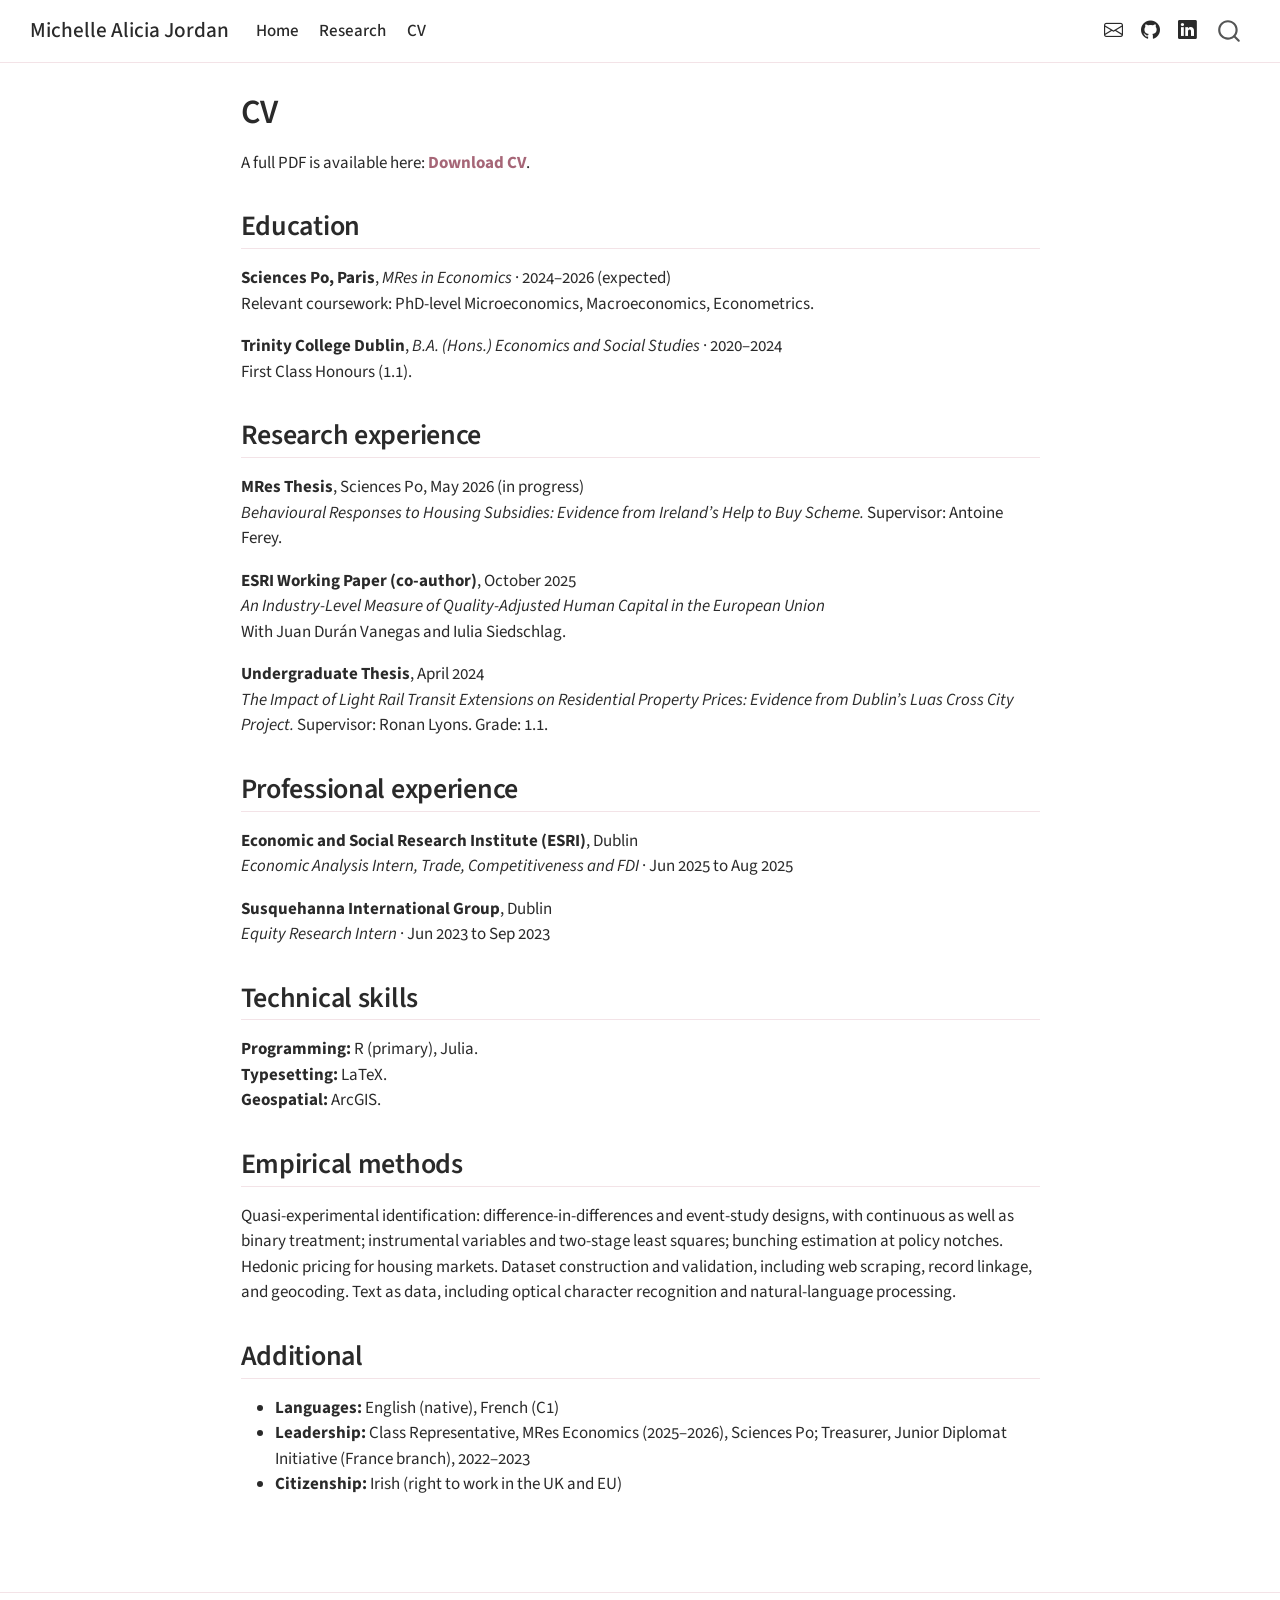
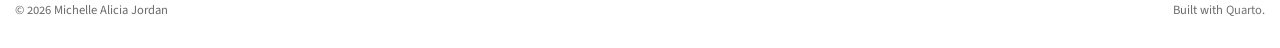
==== docs/cv.html @ da28a792 "Use Twemoji SVG (vector paths) for favicon" ====
<!DOCTYPE html>
<html xmlns="http://www.w3.org/1999/xhtml" lang="en" xml:lang="en"><head>

<meta charset="utf-8">
<meta name="generator" content="quarto-1.9.37">

<meta name="viewport" content="width=device-width, initial-scale=1.0, user-scalable=yes">


<title>CV – Michelle Alicia Jordan</title>
<style>
/* Default styles provided by pandoc.
** See https://pandoc.org/MANUAL.html#variables-for-html for config info.
*/
code{white-space: pre-wrap;}
span.smallcaps{font-variant: small-caps;}
div.columns{display: flex; gap: min(4vw, 1.5em);}
div.column{flex: auto; overflow-x: auto;}
div.hanging-indent{margin-left: 1.5em; text-indent: -1.5em;}
ul.task-list{list-style: none;}
ul.task-list li input[type="checkbox"] {
  width: 0.8em;
  margin: 0 0.8em 0.2em -1em; /* quarto-specific, see https://github.com/quarto-dev/quarto-cli/issues/4556 */ 
  vertical-align: middle;
}
</style>


<script src="site_libs/quarto-nav/quarto-nav.js"></script>
<script src="site_libs/quarto-nav/headroom.min.js"></script>
<script src="site_libs/clipboard/clipboard.min.js"></script>
<script src="site_libs/quarto-search/autocomplete.umd.js"></script>
<script src="site_libs/quarto-search/fuse.min.js"></script>
<script src="site_libs/quarto-search/quarto-search.js"></script>
<meta name="quarto:offset" content="./">
<link href="./favicon.svg" rel="icon" type="image/svg+xml">
<script src="site_libs/quarto-html/quarto.js" type="module"></script>
<script src="site_libs/quarto-html/tabsets/tabsets.js" type="module"></script>
<script src="site_libs/quarto-html/popper.min.js"></script>
<script src="site_libs/quarto-html/tippy.umd.min.js"></script>
<link href="site_libs/quarto-html/tippy.css" rel="stylesheet">
<link href="site_libs/quarto-html/quarto-syntax-highlighting-7f8f88aac4f3542376d5c11b86a4c14d.css" rel="stylesheet" id="quarto-text-highlighting-styles">
<script src="site_libs/bootstrap/bootstrap.min.js"></script>
<link href="site_libs/bootstrap/bootstrap-icons.css" rel="stylesheet">
<link href="site_libs/bootstrap/bootstrap-158031087360bce0ff56dc785ce39e06.min.css" rel="stylesheet" append-hash="true" id="quarto-bootstrap" data-mode="light">
<script id="quarto-search-options" type="application/json">{
  "location": "navbar",
  "copy-button": false,
  "collapse-after": 3,
  "panel-placement": "end",
  "type": "overlay",
  "limit": 50,
  "keyboard-shortcut": [
    "f",
    "/",
    "s"
  ],
  "show-item-context": false,
  "language": {
    "search-no-results-text": "No results",
    "search-matching-documents-text": "matching documents",
    "search-copy-link-title": "Copy link to search",
    "search-hide-matches-text": "Hide additional matches",
    "search-more-match-text": "more match in this document",
    "search-more-matches-text": "more matches in this document",
    "search-clear-button-title": "Clear",
    "search-text-placeholder": "",
    "search-detached-cancel-button-title": "Cancel",
    "search-submit-button-title": "Submit",
    "search-label": "Search"
  }
}</script>


<link rel="stylesheet" href="styles.css">
</head>

<body class="nav-fixed fullcontent quarto-light">

<div id="quarto-search-results"></div>
  <header id="quarto-header" class="headroom fixed-top">
    <nav class="navbar navbar-expand-lg " data-bs-theme="dark">
      <div class="navbar-container container-fluid">
      <div class="navbar-brand-container mx-auto">
    <a class="navbar-brand" href="./index.html">
    <span class="navbar-title">Michelle Alicia Jordan</span>
    </a>
  </div>
            <div id="quarto-search" class="" title="Search"></div>
          <button class="navbar-toggler" type="button" data-bs-toggle="collapse" data-bs-target="#navbarCollapse" aria-controls="navbarCollapse" role="menu" aria-expanded="false" aria-label="Toggle navigation" onclick="if (window.quartoToggleHeadroom) { window.quartoToggleHeadroom(); }">
  <span class="navbar-toggler-icon"></span>
</button>
          <div class="collapse navbar-collapse" id="navbarCollapse">
            <ul class="navbar-nav navbar-nav-scroll me-auto">
  <li class="nav-item">
    <a class="nav-link" href="./index.html"> 
<span class="menu-text">Home</span></a>
  </li>  
  <li class="nav-item">
    <a class="nav-link" href="./research.html"> 
<span class="menu-text">Research</span></a>
  </li>  
  <li class="nav-item">
    <a class="nav-link active" href="./cv.html" aria-current="page"> 
<span class="menu-text">CV</span></a>
  </li>  
</ul>
            <ul class="navbar-nav navbar-nav-scroll ms-auto">
  <li class="nav-item compact">
    <a class="nav-link" href="mailto:michellejord01@gmail.com"> <i class="bi bi-envelope" role="img" aria-label="Email">
</i> 
<span class="menu-text"></span></a>
  </li>  
  <li class="nav-item compact">
    <a class="nav-link" href="https://github.com/michellejord"> <i class="bi bi-github" role="img" aria-label="GitHub">
</i> 
<span class="menu-text"></span></a>
  </li>  
  <li class="nav-item compact">
    <a class="nav-link" href="https://www.linkedin.com/in/michellealiciajordan"> <i class="bi bi-linkedin" role="img" aria-label="LinkedIn">
</i> 
<span class="menu-text"></span></a>
  </li>  
</ul>
          </div> <!-- /navcollapse -->
            <div class="quarto-navbar-tools">
</div>
      </div> <!-- /container-fluid -->
    </nav>
</header>
<!-- content -->
<div id="quarto-content" class="quarto-container page-columns page-rows-contents page-layout-article page-navbar">
<!-- sidebar -->
<!-- margin-sidebar -->
    
<!-- main -->
<main class="content" id="quarto-document-content">

<header id="title-block-header" class="quarto-title-block default">
<div class="quarto-title">
<h1 class="title">CV</h1>
</div>



<div class="quarto-title-meta">

    
  
    
  </div>
  


</header>


<p>A full PDF is available here: <a href="files/Jordan_CV.pdf"><strong>Download CV</strong></a>.</p>
<section id="education" class="level2">
<h2 data-anchor-id="education">Education</h2>
<p><strong>Sciences Po, Paris</strong>, <em>MRes in Economics</em> · 2024–2026 (expected)<br>
Relevant coursework: PhD-level Microeconomics, Macroeconomics, Econometrics.</p>
<p><strong>Trinity College Dublin</strong>, <em>B.A. (Hons.) Economics and Social Studies</em> · 2020–2024<br>
First Class Honours (1.1).</p>
</section>
<section id="research-experience" class="level2">
<h2 data-anchor-id="research-experience">Research experience</h2>
<p><strong>MRes Thesis</strong>, Sciences Po, May 2026 (in progress)<br>
<em>Behavioural Responses to Housing Subsidies: Evidence from Ireland’s Help to Buy Scheme.</em> Supervisor: Antoine Ferey.</p>
<p><strong>ESRI Working Paper (co-author)</strong>, October 2025<br>
<em>An Industry-Level Measure of Quality-Adjusted Human Capital in the European Union</em><br>
With Juan Durán Vanegas and Iulia Siedschlag.</p>
<p><strong>Undergraduate Thesis</strong>, April 2024<br>
<em>The Impact of Light Rail Transit Extensions on Residential Property Prices: Evidence from Dublin’s Luas Cross City Project.</em> Supervisor: Ronan Lyons. Grade: 1.1.</p>
</section>
<section id="professional-experience" class="level2">
<h2 data-anchor-id="professional-experience">Professional experience</h2>
<p><strong>Economic and Social Research Institute (ESRI)</strong>, Dublin<br>
<em>Economic Analysis Intern, Trade, Competitiveness and FDI</em> · Jun 2025 to Aug 2025</p>
<p><strong>Susquehanna International Group</strong>, Dublin<br>
<em>Equity Research Intern</em> · Jun 2023 to Sep 2023</p>
</section>
<section id="technical-skills" class="level2">
<h2 data-anchor-id="technical-skills">Technical skills</h2>
<p><strong>Programming:</strong> R (primary), Julia.<br>
<strong>Typesetting:</strong> LaTeX.<br>
<strong>Geospatial:</strong> ArcGIS.</p>
</section>
<section id="empirical-methods" class="level2">
<h2 data-anchor-id="empirical-methods">Empirical methods</h2>
<p>Quasi-experimental identification: difference-in-differences and event-study designs, with continuous as well as binary treatment; instrumental variables and two-stage least squares; bunching estimation at policy notches. Hedonic pricing for housing markets. Dataset construction and validation, including web scraping, record linkage, and geocoding. Text as data, including optical character recognition and natural-language processing.</p>
</section>
<section id="additional" class="level2">
<h2 data-anchor-id="additional">Additional</h2>
<ul>
<li><strong>Languages:</strong> English (native), French (C1)</li>
<li><strong>Leadership:</strong> Class Representative, MRes Economics (2025–2026), Sciences Po; Treasurer, Junior Diplomat Initiative (France branch), 2022–2023</li>
<li><strong>Citizenship:</strong> Irish (right to work in the UK and EU)</li>
</ul>


</section>

</main> <!-- /main -->
<script id="quarto-html-after-body" type="application/javascript">
  window.document.addEventListener("DOMContentLoaded", function (event) {
    const isCodeAnnotation = (el) => {
      for (const clz of el.classList) {
        if (clz.startsWith('code-annotation-')) {                     
          return true;
        }
      }
      return false;
    }
    const onCopySuccess = function(e) {
      // button target
      const button = e.trigger;
      // don't keep focus
      button.blur();
      // flash "checked"
      button.classList.add('code-copy-button-checked');
      var currentTitle = button.getAttribute("title");
      button.setAttribute("title", "Copied!");
      let tooltip;
      if (window.bootstrap) {
        button.setAttribute("data-bs-toggle", "tooltip");
        button.setAttribute("data-bs-placement", "left");
        button.setAttribute("data-bs-title", "Copied!");
        tooltip = new bootstrap.Tooltip(button, 
          { trigger: "manual", 
            customClass: "code-copy-button-tooltip",
            offset: [0, -8]});
        tooltip.show();    
      }
      setTimeout(function() {
        if (tooltip) {
          tooltip.hide();
          button.removeAttribute("data-bs-title");
          button.removeAttribute("data-bs-toggle");
          button.removeAttribute("data-bs-placement");
        }
        button.setAttribute("title", currentTitle);
        button.classList.remove('code-copy-button-checked');
      }, 1000);
      // clear code selection
      e.clearSelection();
    }
    const getTextToCopy = function(trigger) {
      const outerScaffold = trigger.parentElement.cloneNode(true);
      const codeEl = outerScaffold.querySelector('code');
      for (const childEl of codeEl.children) {
        if (isCodeAnnotation(childEl)) {
          childEl.remove();
        }
      }
      return codeEl.innerText;
    }
    const clipboard = new window.ClipboardJS('.code-copy-button:not([data-in-quarto-modal])', {
      text: getTextToCopy
    });
    clipboard.on('success', onCopySuccess);
    if (window.document.getElementById('quarto-embedded-source-code-modal')) {
      const clipboardModal = new window.ClipboardJS('.code-copy-button[data-in-quarto-modal]', {
        text: getTextToCopy,
        container: window.document.getElementById('quarto-embedded-source-code-modal')
      });
      clipboardModal.on('success', onCopySuccess);
    }
      var localhostRegex = new RegExp(/^(?:http|https):\/\/localhost\:?[0-9]*\//);
      var mailtoRegex = new RegExp(/^mailto:/);
        var filterRegex = new RegExp("https:\/\/michellejord\.github\.io");
      var isInternal = (href) => {
          return filterRegex.test(href) || localhostRegex.test(href) || mailtoRegex.test(href);
      }
      // Inspect non-navigation links and adorn them if external
     var links = window.document.querySelectorAll('a[href]:not(.nav-link):not(.navbar-brand):not(.toc-action):not(.sidebar-link):not(.sidebar-item-toggle):not(.pagination-link):not(.no-external):not([aria-hidden]):not(.dropdown-item):not(.quarto-navigation-tool):not(.about-link)');
      for (var i=0; i<links.length; i++) {
        const link = links[i];
        if (!isInternal(link.href)) {
          // undo the damage that might have been done by quarto-nav.js in the case of
          // links that we want to consider external
          if (link.dataset.originalHref !== undefined) {
            link.href = link.dataset.originalHref;
          }
            // target, if specified
            link.setAttribute("target", "_blank");
            if (link.getAttribute("rel") === null) {
              link.setAttribute("rel", "noopener");
            }
        }
      }
    function tippyHover(el, contentFn, onTriggerFn, onUntriggerFn) {
      const config = {
        allowHTML: true,
        maxWidth: 500,
        delay: 100,
        arrow: false,
        appendTo: function(el) {
            return el.parentElement;
        },
        interactive: true,
        interactiveBorder: 10,
        theme: 'quarto',
        placement: 'bottom-start',
      };
      if (contentFn) {
        config.content = contentFn;
      }
      if (onTriggerFn) {
        config.onTrigger = onTriggerFn;
      }
      if (onUntriggerFn) {
        config.onUntrigger = onUntriggerFn;
      }
      window.tippy(el, config); 
    }
    const noterefs = window.document.querySelectorAll('a[role="doc-noteref"]');
    for (var i=0; i<noterefs.length; i++) {
      const ref = noterefs[i];
      tippyHover(ref, function() {
        // use id or data attribute instead here
        let href = ref.getAttribute('data-footnote-href') || ref.getAttribute('href');
        try { href = new URL(href).hash; } catch {}
        const id = href.replace(/^#\/?/, "");
        const note = window.document.getElementById(id);
        if (note) {
          return note.innerHTML;
        } else {
          return "";
        }
      });
    }
    const xrefs = window.document.querySelectorAll('a.quarto-xref');
    const processXRef = (id, note) => {
      // Strip column container classes
      const stripColumnClz = (el) => {
        el.classList.remove("page-full", "page-columns");
        if (el.children) {
          for (const child of el.children) {
            stripColumnClz(child);
          }
        }
      }
      stripColumnClz(note)
      if (id === null || id.startsWith('sec-')) {
        // Special case sections, only their first couple elements
        const container = document.createElement("div");
        if (note.children && note.children.length > 2) {
          container.appendChild(note.children[0].cloneNode(true));
          for (let i = 1; i < note.children.length; i++) {
            const child = note.children[i];
            if (child.tagName === "P" && child.innerText === "") {
              continue;
            } else {
              container.appendChild(child.cloneNode(true));
              break;
            }
          }
          if (window.Quarto?.typesetMath) {
            window.Quarto.typesetMath(container);
          }
          return container.innerHTML
        } else {
          if (window.Quarto?.typesetMath) {
            window.Quarto.typesetMath(note);
          }
          return note.innerHTML;
        }
      } else {
        // Remove any anchor links if they are present
        const anchorLink = note.querySelector('a.anchorjs-link');
        if (anchorLink) {
          anchorLink.remove();
        }
        if (window.Quarto?.typesetMath) {
          window.Quarto.typesetMath(note);
        }
        if (note.classList.contains("callout")) {
          return note.outerHTML;
        } else {
          return note.innerHTML;
        }
      }
    }
    for (var i=0; i<xrefs.length; i++) {
      const xref = xrefs[i];
      tippyHover(xref, undefined, function(instance) {
        instance.disable();
        let url = xref.getAttribute('href');
        let hash = undefined; 
        if (url.startsWith('#')) {
          hash = url;
        } else {
          try { hash = new URL(url).hash; } catch {}
        }
        if (hash) {
          const id = hash.replace(/^#\/?/, "");
          const note = window.document.getElementById(id);
          if (note !== null) {
            try {
              const html = processXRef(id, note.cloneNode(true));
              instance.setContent(html);
            } finally {
              instance.enable();
              instance.show();
            }
          } else {
            // See if we can fetch this
            fetch(url.split('#')[0])
            .then(res => res.text())
            .then(html => {
              const parser = new DOMParser();
              const htmlDoc = parser.parseFromString(html, "text/html");
              const note = htmlDoc.getElementById(id);
              if (note !== null) {
                const html = processXRef(id, note);
                instance.setContent(html);
              } 
            }).finally(() => {
              instance.enable();
              instance.show();
            });
          }
        } else {
          // See if we can fetch a full url (with no hash to target)
          // This is a special case and we should probably do some content thinning / targeting
          fetch(url)
          .then(res => res.text())
          .then(html => {
            const parser = new DOMParser();
            const htmlDoc = parser.parseFromString(html, "text/html");
            const note = htmlDoc.querySelector('main.content');
            if (note !== null) {
              // This should only happen for chapter cross references
              // (since there is no id in the URL)
              // remove the first header
              if (note.children.length > 0 && note.children[0].tagName === "HEADER") {
                note.children[0].remove();
              }
              const html = processXRef(null, note);
              instance.setContent(html);
            } 
          }).finally(() => {
            instance.enable();
            instance.show();
          });
        }
      }, function(instance) {
      });
    }
        let selectedAnnoteEl;
        const selectorForAnnotation = ( cell, annotation) => {
          let cellAttr = 'data-code-cell="' + cell + '"';
          let lineAttr = 'data-code-annotation="' +  annotation + '"';
          const selector = 'span[' + cellAttr + '][' + lineAttr + ']';
          return selector;
        }
        const selectCodeLines = (annoteEl) => {
          const doc = window.document;
          const targetCell = annoteEl.getAttribute("data-target-cell");
          const targetAnnotation = annoteEl.getAttribute("data-target-annotation");
          const annoteSpan = window.document.querySelector(selectorForAnnotation(targetCell, targetAnnotation));
          const lines = annoteSpan.getAttribute("data-code-lines").split(",");
          const lineIds = lines.map((line) => {
            return targetCell + "-" + line;
          })
          let top = null;
          let height = null;
          let parent = null;
          if (lineIds.length > 0) {
              //compute the position of the single el (top and bottom and make a div)
              const el = window.document.getElementById(lineIds[0]);
              top = el.offsetTop;
              height = el.offsetHeight;
              parent = el.parentElement.parentElement;
            if (lineIds.length > 1) {
              const lastEl = window.document.getElementById(lineIds[lineIds.length - 1]);
              const bottom = lastEl.offsetTop + lastEl.offsetHeight;
              height = bottom - top;
            }
            if (top !== null && height !== null && parent !== null) {
              // cook up a div (if necessary) and position it 
              let div = window.document.getElementById("code-annotation-line-highlight");
              if (div === null) {
                div = window.document.createElement("div");
                div.setAttribute("id", "code-annotation-line-highlight");
                div.style.position = 'absolute';
                parent.appendChild(div);
              }
              div.style.top = top - 2 + "px";
              div.style.height = height + 4 + "px";
              div.style.left = 0;
              let gutterDiv = window.document.getElementById("code-annotation-line-highlight-gutter");
              if (gutterDiv === null) {
                gutterDiv = window.document.createElement("div");
                gutterDiv.setAttribute("id", "code-annotation-line-highlight-gutter");
                gutterDiv.style.position = 'absolute';
                const codeCell = window.document.getElementById(targetCell);
                const gutter = codeCell.querySelector('.code-annotation-gutter');
                gutter.appendChild(gutterDiv);
              }
              gutterDiv.style.top = top - 2 + "px";
              gutterDiv.style.height = height + 4 + "px";
            }
            selectedAnnoteEl = annoteEl;
          }
        };
        const unselectCodeLines = () => {
          const elementsIds = ["code-annotation-line-highlight", "code-annotation-line-highlight-gutter"];
          elementsIds.forEach((elId) => {
            const div = window.document.getElementById(elId);
            if (div) {
              div.remove();
            }
          });
          selectedAnnoteEl = undefined;
        };
          // Handle positioning of the toggle
      window.addEventListener(
        "resize",
        throttle(() => {
          elRect = undefined;
          if (selectedAnnoteEl) {
            selectCodeLines(selectedAnnoteEl);
          }
        }, 10)
      );
      function throttle(fn, ms) {
      let throttle = false;
      let timer;
        return (...args) => {
          if(!throttle) { // first call gets through
              fn.apply(this, args);
              throttle = true;
          } else { // all the others get throttled
              if(timer) clearTimeout(timer); // cancel #2
              timer = setTimeout(() => {
                fn.apply(this, args);
                timer = throttle = false;
              }, ms);
          }
        };
      }
        // Attach click handler to the DT
        const annoteDls = window.document.querySelectorAll('dt[data-target-cell]');
        for (const annoteDlNode of annoteDls) {
          annoteDlNode.addEventListener('click', (event) => {
            const clickedEl = event.target;
            if (clickedEl !== selectedAnnoteEl) {
              unselectCodeLines();
              const activeEl = window.document.querySelector('dt[data-target-cell].code-annotation-active');
              if (activeEl) {
                activeEl.classList.remove('code-annotation-active');
              }
              selectCodeLines(clickedEl);
              clickedEl.classList.add('code-annotation-active');
            } else {
              // Unselect the line
              unselectCodeLines();
              clickedEl.classList.remove('code-annotation-active');
            }
          });
        }
    const findCites = (el) => {
      const parentEl = el.parentElement;
      if (parentEl) {
        const cites = parentEl.dataset.cites;
        if (cites) {
          return {
            el,
            cites: cites.split(' ')
          };
        } else {
          return findCites(el.parentElement)
        }
      } else {
        return undefined;
      }
    };
    var bibliorefs = window.document.querySelectorAll('a[role="doc-biblioref"]');
    for (var i=0; i<bibliorefs.length; i++) {
      const ref = bibliorefs[i];
      const citeInfo = findCites(ref);
      if (citeInfo) {
        tippyHover(citeInfo.el, function() {
          var popup = window.document.createElement('div');
          citeInfo.cites.forEach(function(cite) {
            var citeDiv = window.document.createElement('div');
            citeDiv.classList.add('hanging-indent');
            citeDiv.classList.add('csl-entry');
            var biblioDiv = window.document.getElementById('ref-' + cite);
            if (biblioDiv) {
              citeDiv.innerHTML = biblioDiv.innerHTML;
            }
            popup.appendChild(citeDiv);
          });
          return popup.innerHTML;
        });
      }
    }
  });
  </script>
</div> <!-- /content -->
<footer class="footer">
  <div class="nav-footer">
    <div class="nav-footer-left">
<p>© 2026 Michelle Alicia Jordan</p>
</div>   
    <div class="nav-footer-center">
      &nbsp;
    </div>
    <div class="nav-footer-right">
<p>Built with <a href="https://quarto.org">Quarto</a>.</p>
</div>
  </div>
</footer>




</body></html>
---- docs/site_libs/quarto-html/tippy.css ----
.tippy-box[data-animation=fade][data-state=hidden]{opacity:0}[data-tippy-root]{max-width:calc(100vw - 10px)}.tippy-box{position:relative;background-color:#333;color:#fff;border-radius:4px;font-size:14px;line-height:1.4;white-space:normal;outline:0;transition-property:transform,visibility,opacity}.tippy-box[data-placement^=top]>.tippy-arrow{bottom:0}.tippy-box[data-placement^=top]>.tippy-arrow:before{bottom:-7px;left:0;border-width:8px 8px 0;border-top-color:initial;transform-origin:center top}.tippy-box[data-placement^=bottom]>.tippy-arrow{top:0}.tippy-box[data-placement^=bottom]>.tippy-arrow:before{top:-7px;left:0;border-width:0 8px 8px;border-bottom-color:initial;transform-origin:center bottom}.tippy-box[data-placement^=left]>.tippy-arrow{right:0}.tippy-box[data-placement^=left]>.tippy-arrow:before{border-width:8px 0 8px 8px;border-left-color:initial;right:-7px;transform-origin:center left}.tippy-box[data-placement^=right]>.tippy-arrow{left:0}.tippy-box[data-placement^=right]>.tippy-arrow:before{left:-7px;border-width:8px 8px 8px 0;border-right-color:initial;transform-origin:center right}.tippy-box[data-inertia][data-state=visible]{transition-timing-function:cubic-bezier(.54,1.5,.38,1.11)}.tippy-arrow{width:16px;height:16px;color:#333}.tippy-arrow:before{content:"";position:absolute;border-color:transparent;border-style:solid}.tippy-content{position:relative;padding:5px 9px;z-index:1}
---- docs/site_libs/quarto-html/quarto-syntax-highlighting-7f8f88aac4f3542376d5c11b86a4c14d.css ----
/* quarto syntax highlight colors */
:root {
  --quarto-hl-ot-color: #003B4F;
  --quarto-hl-at-color: #657422;
  --quarto-hl-ss-color: #20794D;
  --quarto-hl-an-color: #5E5E5E;
  --quarto-hl-fu-color: #4758AB;
  --quarto-hl-st-color: #20794D;
  --quarto-hl-cf-color: #003B4F;
  --quarto-hl-op-color: #5E5E5E;
  --quarto-hl-er-color: #AD0000;
  --quarto-hl-bn-color: #AD0000;
  --quarto-hl-al-color: #AD0000;
  --quarto-hl-va-color: #111111;
  --quarto-hl-bu-color: inherit;
  --quarto-hl-ex-color: inherit;
  --quarto-hl-pp-color: #AD0000;
  --quarto-hl-in-color: #5E5E5E;
  --quarto-hl-vs-color: #20794D;
  --quarto-hl-wa-color: #5E5E5E;
  --quarto-hl-do-color: #5E5E5E;
  --quarto-hl-im-color: #00769E;
  --quarto-hl-ch-color: #20794D;
  --quarto-hl-dt-color: #AD0000;
  --quarto-hl-fl-color: #AD0000;
  --quarto-hl-co-color: #5E5E5E;
  --quarto-hl-cv-color: #5E5E5E;
  --quarto-hl-cn-color: #8f5902;
  --quarto-hl-sc-color: #5E5E5E;
  --quarto-hl-dv-color: #AD0000;
  --quarto-hl-kw-color: #003B4F;
}

/* other quarto variables */
:root {
  --quarto-font-monospace: SFMono-Regular, Menlo, Monaco, Consolas, "Liberation Mono", "Courier New", monospace;
}

/* syntax highlight based on Pandoc's rules */
pre > code.sourceCode > span {
  color: #003B4F;
}

code.sourceCode > span {
  color: #003B4F;
}

div.sourceCode,
div.sourceCode pre.sourceCode {
  color: #003B4F;
}

/* Normal */
code span {
  color: #003B4F;
}

/* Alert */
code span.al {
  color: #AD0000;
  font-style: inherit;
}

/* Annotation */
code span.an {
  color: #5E5E5E;
  font-style: inherit;
}

/* Attribute */
code span.at {
  color: #657422;
  font-style: inherit;
}

/* BaseN */
code span.bn {
  color: #AD0000;
  font-style: inherit;
}

/* BuiltIn */
code span.bu {
  font-style: inherit;
}

/* ControlFlow */
code span.cf {
  color: #003B4F;
  font-weight: bold;
  font-style: inherit;
}

/* Char */
code span.ch {
  color: #20794D;
  font-style: inherit;
}

/* Constant */
code span.cn {
  color: #8f5902;
  font-style: inherit;
}

/* Comment */
code span.co {
  color: #5E5E5E;
  font-style: inherit;
}

/* CommentVar */
code span.cv {
  color: #5E5E5E;
  font-style: italic;
}

/* Documentation */
code span.do {
  color: #5E5E5E;
  font-style: italic;
}

/* DataType */
code span.dt {
  color: #AD0000;
  font-style: inherit;
}

/* DecVal */
code span.dv {
  color: #AD0000;
  font-style: inherit;
}

/* Error */
code span.er {
  color: #AD0000;
  font-style: inherit;
}

/* Extension */
code span.ex {
  font-style: inherit;
}

/* Float */
code span.fl {
  color: #AD0000;
  font-style: inherit;
}

/* Function */
code span.fu {
  color: #4758AB;
  font-style: inherit;
}

/* Import */
code span.im {
  color: #00769E;
  font-style: inherit;
}

/* Information */
code span.in {
  color: #5E5E5E;
  font-style: inherit;
}

/* Keyword */
code span.kw {
  color: #003B4F;
  font-weight: bold;
  font-style: inherit;
}

/* Operator */
code span.op {
  color: #5E5E5E;
  font-style: inherit;
}

/* Other */
code span.ot {
  color: #003B4F;
  font-style: inherit;
}

/* Preprocessor */
code span.pp {
  color: #AD0000;
  font-style: inherit;
}

/* SpecialChar */
code span.sc {
  color: #5E5E5E;
  font-style: inherit;
}

/* SpecialString */
code span.ss {
  color: #20794D;
  font-style: inherit;
}

/* String */
code span.st {
  color: #20794D;
  font-style: inherit;
}

/* Variable */
code span.va {
  color: #111111;
  font-style: inherit;
}

/* VerbatimString */
code span.vs {
  color: #20794D;
  font-style: inherit;
}

/* Warning */
code span.wa {
  color: #5E5E5E;
  font-style: italic;
}

.prevent-inlining {
  content: "</";
}

/*# sourceMappingURL=789ad8cd35626ba772517505b42a116e.css.map */
---- docs/styles.css ----
/* Muted pink accent palette */
:root {
  --mj-accent: #c78a96;
  --mj-accent-dark: #a66677;
  --mj-accent-soft: #f3e3e7;
  --mj-ink: #2a2a2a;
  --mj-muted: #6b6b6b;
}

body {
  color: var(--mj-ink);
  font-feature-settings: "kern", "liga", "onum";
}

/* Links */
a {
  color: var(--mj-accent-dark);
  text-decoration: none;
}
a:hover {
  color: var(--mj-accent);
  text-decoration: underline;
  text-decoration-thickness: 1px;
  text-underline-offset: 3px;
}

/* Navbar */
.navbar {
  background-color: #ffffff !important;
  border-bottom: 1px solid var(--mj-accent-soft);
}
.navbar .navbar-brand,
.navbar .nav-link {
  color: var(--mj-ink) !important;
  font-weight: 500;
}
.navbar .nav-link:hover {
  color: var(--mj-accent-dark) !important;
}

/* Headings — tighter letter-spacing for academic feel */
h1, h2, h3 {
  letter-spacing: -0.01em;
  color: var(--mj-ink);
}
h2 {
  border-bottom: 1px solid var(--mj-accent-soft);
  padding-bottom: 0.25rem;
  margin-top: 2rem;
}
h3 {
  margin-top: 1.5rem;
}

/* Content width */
main.content {
  max-width: 820px;
}

/* About-page "trestles" tweaks */
.about-entity .about-links .about-link {
  color: var(--mj-ink);
  border: 1px solid var(--mj-accent-soft);
  border-radius: 4px;
  padding: 0.35rem 0.75rem;
  transition: background-color 0.15s ease;
}
.about-entity .about-links .about-link:hover {
  background-color: var(--mj-accent-soft);
  text-decoration: none;
}

/* Footer */
.nav-footer {
  border-top: 1px solid var(--mj-accent-soft);
  color: var(--mj-muted);
  font-size: 0.9rem;
}

/* Paper entries on research page */
hr {
  border: none;
  border-top: 1px solid var(--mj-accent-soft);
  margin: 2rem 0;
}

/* Small pill buttons for paper links */
.btn-outline-secondary {
  color: var(--mj-accent-dark);
  border-color: var(--mj-accent);
}
.btn-outline-secondary:hover {
  background-color: var(--mj-accent-soft);
  color: var(--mj-accent-dark);
  border-color: var(--mj-accent-dark);
}

/* ---- Home page: pink block behind the photo column only ---- */
/* Pseudo-element lives on .quarto-about-trestles:
     - right: 65%  → right edge lands at 35% of the trestles container,
                     which is exactly .about-entity's right edge (its flex-basis)
     - left: calc(50% - 50vw)  → left edge at the viewport's left edge
     - top/bottom: 0  → matches trestles height exactly (no extra scroll)  */
body:has(.quarto-about-trestles) {
  overflow-x: hidden;      /* clip the pink's overflow past the viewport edge */
}
.quarto-about-trestles {
  position: relative;
  isolation: isolate;      /* keeps z-index: -1 inside this stacking context */
  gap: 0;
  padding: 0;
}
.quarto-about-trestles::before {
  content: "";
  position: absolute;
  top: 0;
  bottom: 0;
  left: calc(50% - 50vw);
  right: 65%;
  background-color: var(--mj-accent-soft);
  z-index: -1;
  pointer-events: none;
}

/* Pin the photo column to exactly 35% so right: 65% above lines up */
.quarto-about-trestles .about-entity {
  flex: 0 0 35%;
  max-width: 35%;
  padding: 2rem 1.5rem;
  text-align: center;
}
.quarto-about-trestles .about-entity img.about-image {
  box-shadow: 0 4px 18px rgba(166, 102, 119, 0.18);
}
/* White chips on the pink background */
.quarto-about-trestles .about-entity .about-link {
  background-color: #ffffff;
  border-color: #ffffff;
}
.quarto-about-trestles .about-entity .about-link:hover {
  background-color: var(--mj-accent);
  border-color: var(--mj-accent);
  color: #ffffff;
}
/* Bio column needs a little left padding since the flex gap is 0 now */
.quarto-about-trestles .about-contents {
  padding-left: 2rem;
}

@media (max-width: 768px) {
  .quarto-about-trestles::before {
    display: none;
  }
  .quarto-about-trestles {
    gap: 1rem;
  }
  .quarto-about-trestles .about-entity {
    flex: none;
    max-width: none;
    background-color: var(--mj-accent-soft);
    padding: 2rem 1rem;
    border-radius: 10px;
    margin-bottom: 1.5rem;
  }
  .quarto-about-trestles .about-contents {
    padding-left: 0;
  }
}
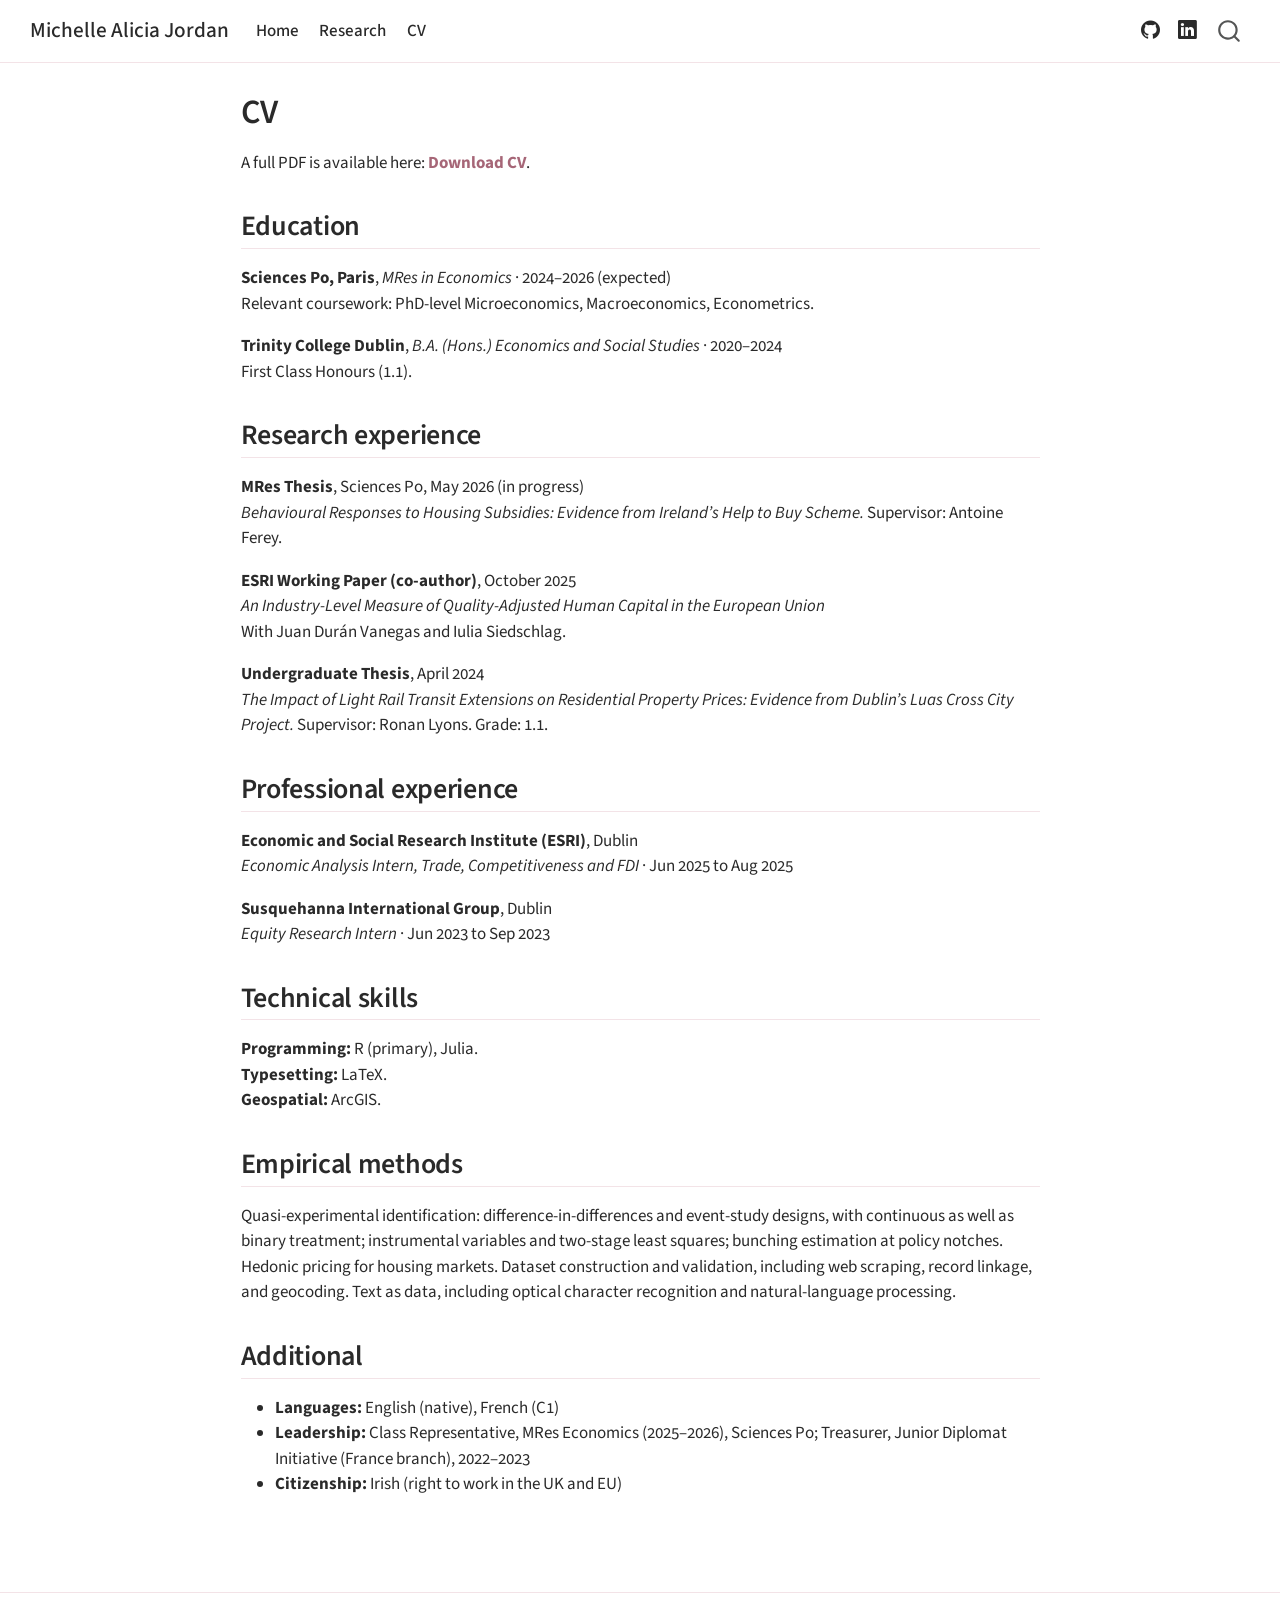
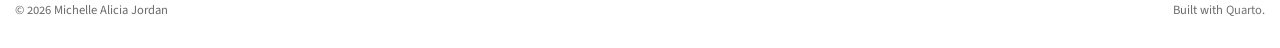
==== commit fd3de4c5: "Remove email chips from homepage and navbar (scraper defense)" ====
--- a/docs/cv.html
+++ b/docs/cv.html
@@ -70,6 +70,10 @@
     "search-label": "Search"
   }
 }</script>
+<link rel="icon" type="image/svg+xml" href="./favicon.svg">
+<link rel="icon" type="image/png" sizes="72x72" href="./favicon.png">
+<link rel="shortcut icon" href="./favicon.png">
+<link rel="apple-touch-icon" href="./favicon.png">
 
 
 <link rel="stylesheet" href="styles.css">
@@ -106,11 +110,6 @@
   </li>  
 </ul>
             <ul class="navbar-nav navbar-nav-scroll ms-auto">
-  <li class="nav-item compact">
-    <a class="nav-link" href="mailto:michellejord01@gmail.com"> <i class="bi bi-envelope" role="img" aria-label="Email">
-</i> 
-<span class="menu-text"></span></a>
-  </li>  
   <li class="nav-item compact">
     <a class="nav-link" href="https://github.com/michellejord"> <i class="bi bi-github" role="img" aria-label="GitHub">
 </i> 
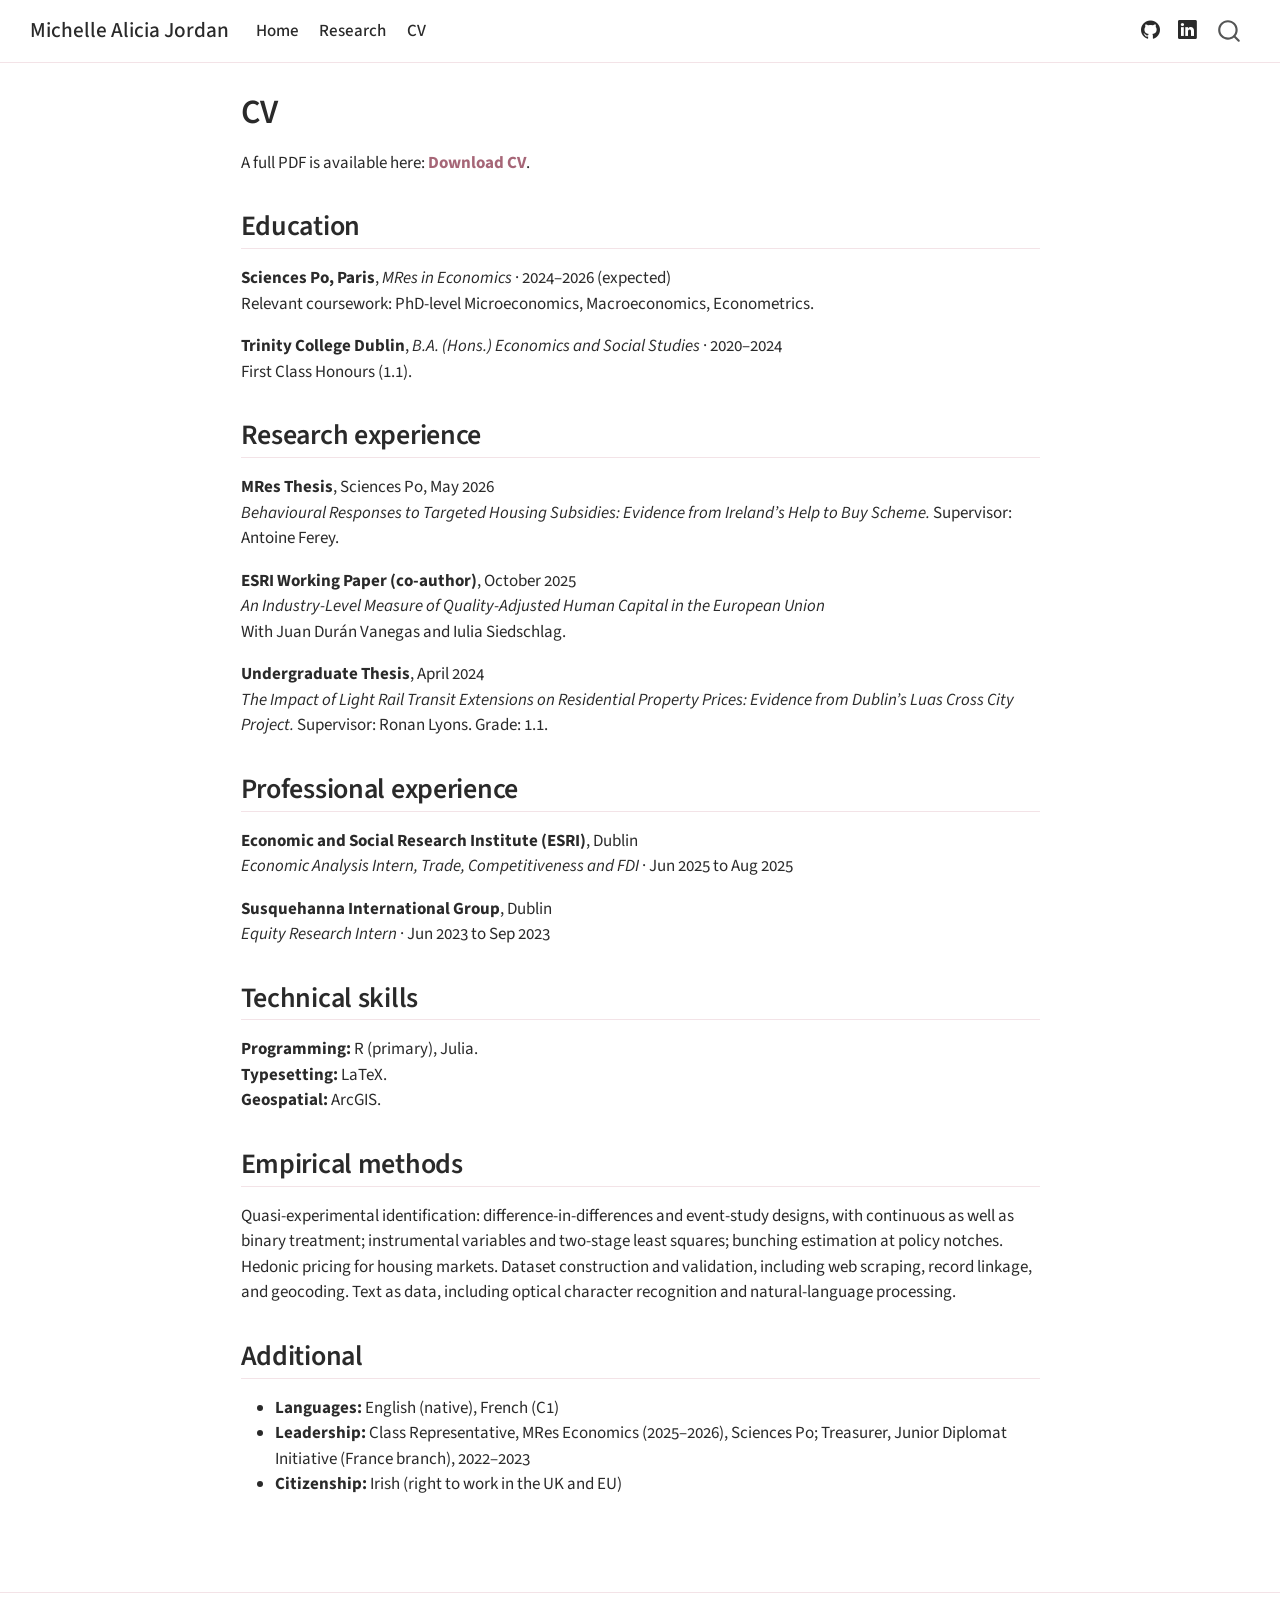
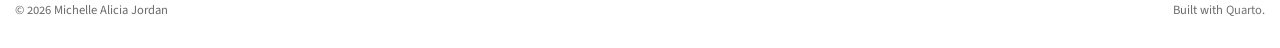
==== commit 3ceea2e9: "Update MRes thesis summary" ====
--- a/docs/cv.html
+++ b/docs/cv.html
@@ -164,8 +164,8 @@
 </section>
 <section id="research-experience" class="level2">
 <h2 data-anchor-id="research-experience">Research experience</h2>
-<p><strong>MRes Thesis</strong>, Sciences Po, May 2026 (in progress)<br>
-<em>Behavioural Responses to Housing Subsidies: Evidence from Ireland’s Help to Buy Scheme.</em> Supervisor: Antoine Ferey.</p>
+<p><strong>MRes Thesis</strong>, Sciences Po, May 2026<br>
+<em>Behavioural Responses to Targeted Housing Subsidies: Evidence from Ireland’s Help to Buy Scheme.</em> Supervisor: Antoine Ferey.</p>
 <p><strong>ESRI Working Paper (co-author)</strong>, October 2025<br>
 <em>An Industry-Level Measure of Quality-Adjusted Human Capital in the European Union</em><br>
 With Juan Durán Vanegas and Iulia Siedschlag.</p>
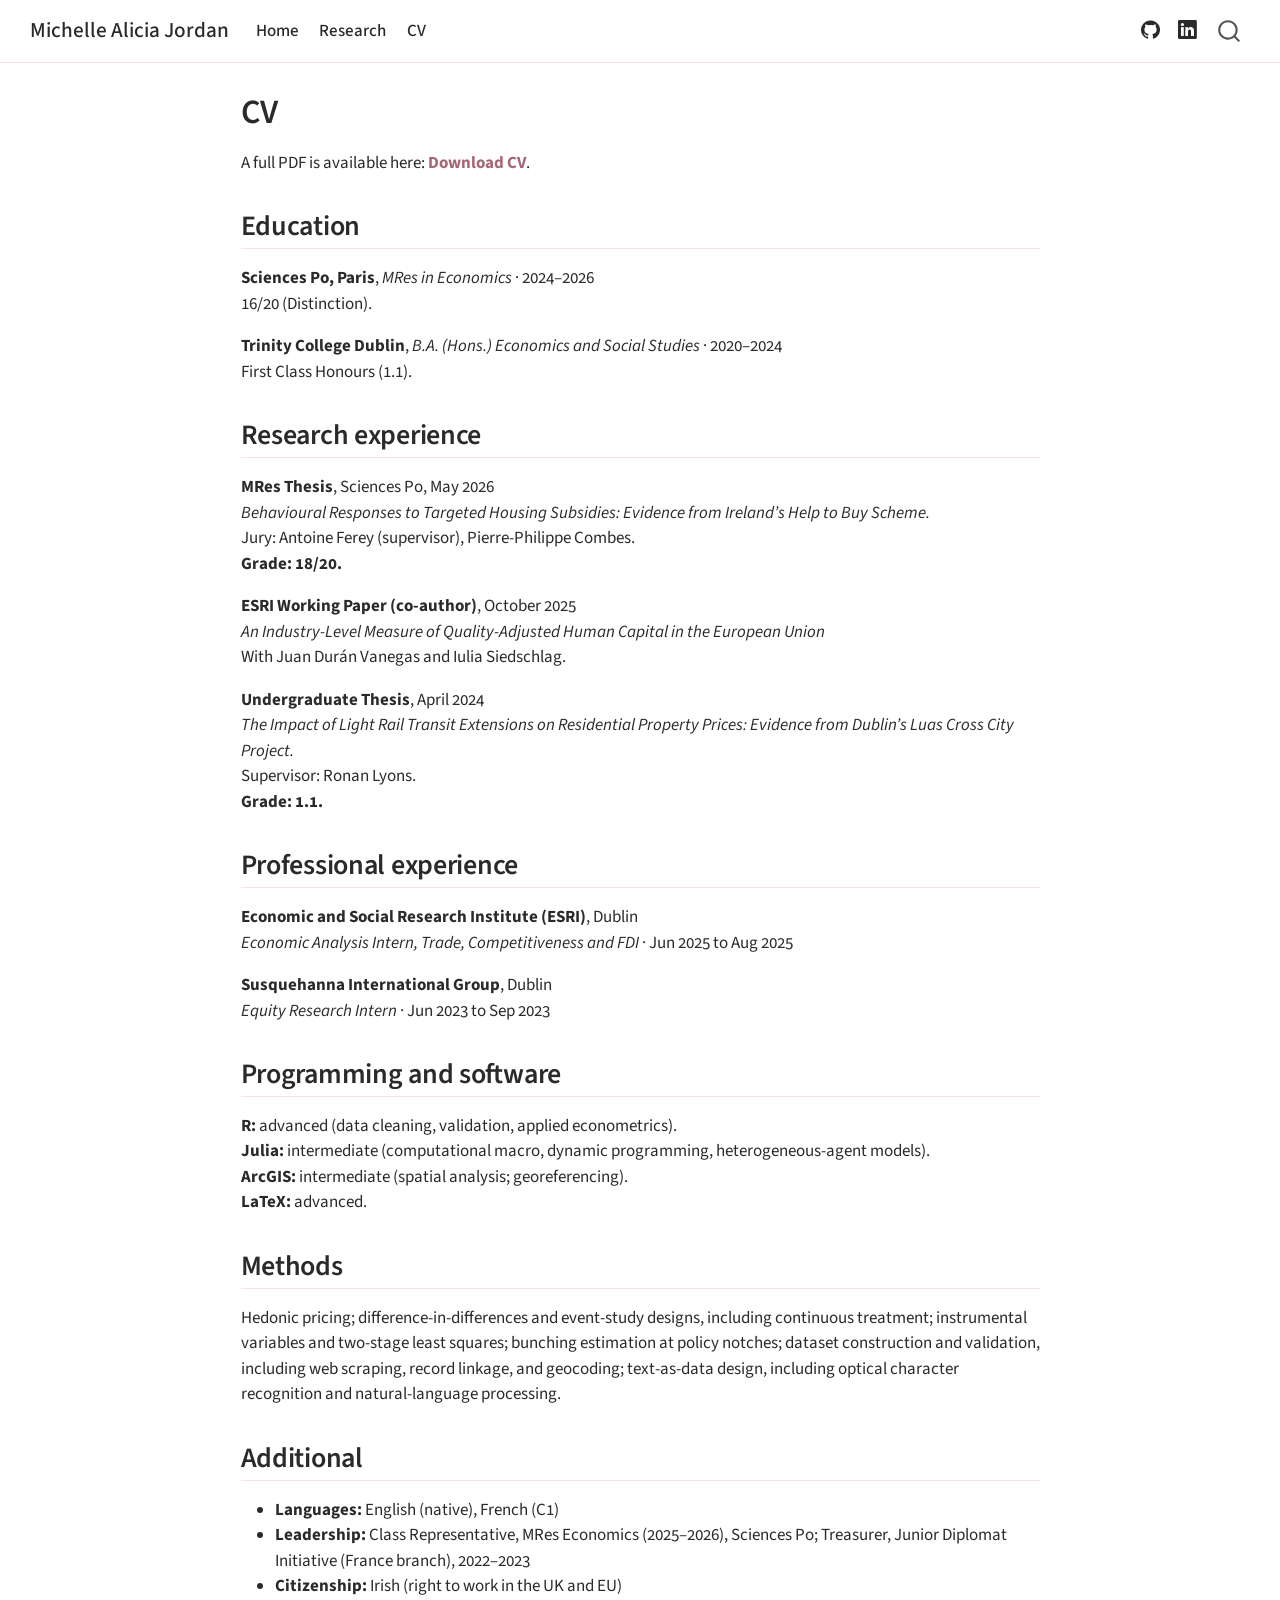
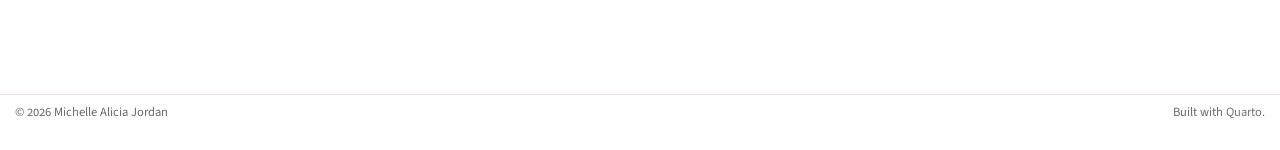
==== commit c6feb336: "Update site for MRes graduation" ====
--- a/docs/cv.html
+++ b/docs/cv.html
@@ -157,20 +157,24 @@
 <p>A full PDF is available here: <a href="files/Jordan_CV.pdf"><strong>Download CV</strong></a>.</p>
 <section id="education" class="level2">
 <h2 data-anchor-id="education">Education</h2>
-<p><strong>Sciences Po, Paris</strong>, <em>MRes in Economics</em> · 2024–2026 (expected)<br>
-Relevant coursework: PhD-level Microeconomics, Macroeconomics, Econometrics.</p>
+<p><strong>Sciences Po, Paris</strong>, <em>MRes in Economics</em> · 2024–2026<br>
+16/20 (Distinction).</p>
 <p><strong>Trinity College Dublin</strong>, <em>B.A. (Hons.) Economics and Social Studies</em> · 2020–2024<br>
 First Class Honours (1.1).</p>
 </section>
 <section id="research-experience" class="level2">
 <h2 data-anchor-id="research-experience">Research experience</h2>
 <p><strong>MRes Thesis</strong>, Sciences Po, May 2026<br>
-<em>Behavioural Responses to Targeted Housing Subsidies: Evidence from Ireland’s Help to Buy Scheme.</em> Supervisor: Antoine Ferey.</p>
+<em>Behavioural Responses to Targeted Housing Subsidies: Evidence from Ireland’s Help to Buy Scheme.</em><br>
+Jury: Antoine Ferey (supervisor), Pierre-Philippe Combes.<br>
+<strong>Grade: 18/20.</strong></p>
 <p><strong>ESRI Working Paper (co-author)</strong>, October 2025<br>
 <em>An Industry-Level Measure of Quality-Adjusted Human Capital in the European Union</em><br>
 With Juan Durán Vanegas and Iulia Siedschlag.</p>
 <p><strong>Undergraduate Thesis</strong>, April 2024<br>
-<em>The Impact of Light Rail Transit Extensions on Residential Property Prices: Evidence from Dublin’s Luas Cross City Project.</em> Supervisor: Ronan Lyons. Grade: 1.1.</p>
+<em>The Impact of Light Rail Transit Extensions on Residential Property Prices: Evidence from Dublin’s Luas Cross City Project.</em><br>
+Supervisor: Ronan Lyons.<br>
+<strong>Grade: 1.1.</strong></p>
 </section>
 <section id="professional-experience" class="level2">
 <h2 data-anchor-id="professional-experience">Professional experience</h2>
@@ -179,15 +183,16 @@
 <p><strong>Susquehanna International Group</strong>, Dublin<br>
 <em>Equity Research Intern</em> · Jun 2023 to Sep 2023</p>
 </section>
-<section id="technical-skills" class="level2">
-<h2 data-anchor-id="technical-skills">Technical skills</h2>
-<p><strong>Programming:</strong> R (primary), Julia.<br>
-<strong>Typesetting:</strong> LaTeX.<br>
-<strong>Geospatial:</strong> ArcGIS.</p>
+<section id="programming-and-software" class="level2">
+<h2 data-anchor-id="programming-and-software">Programming and software</h2>
+<p><strong>R:</strong> advanced (data cleaning, validation, applied econometrics).<br>
+<strong>Julia:</strong> intermediate (computational macro, dynamic programming, heterogeneous-agent models).<br>
+<strong>ArcGIS:</strong> intermediate (spatial analysis; georeferencing).<br>
+<strong>LaTeX:</strong> advanced.</p>
 </section>
-<section id="empirical-methods" class="level2">
-<h2 data-anchor-id="empirical-methods">Empirical methods</h2>
-<p>Quasi-experimental identification: difference-in-differences and event-study designs, with continuous as well as binary treatment; instrumental variables and two-stage least squares; bunching estimation at policy notches. Hedonic pricing for housing markets. Dataset construction and validation, including web scraping, record linkage, and geocoding. Text as data, including optical character recognition and natural-language processing.</p>
+<section id="methods" class="level2">
+<h2 data-anchor-id="methods">Methods</h2>
+<p>Hedonic pricing; difference-in-differences and event-study designs, including continuous treatment; instrumental variables and two-stage least squares; bunching estimation at policy notches; dataset construction and validation, including web scraping, record linkage, and geocoding; text-as-data design, including optical character recognition and natural-language processing.</p>
 </section>
 <section id="additional" class="level2">
 <h2 data-anchor-id="additional">Additional</h2>
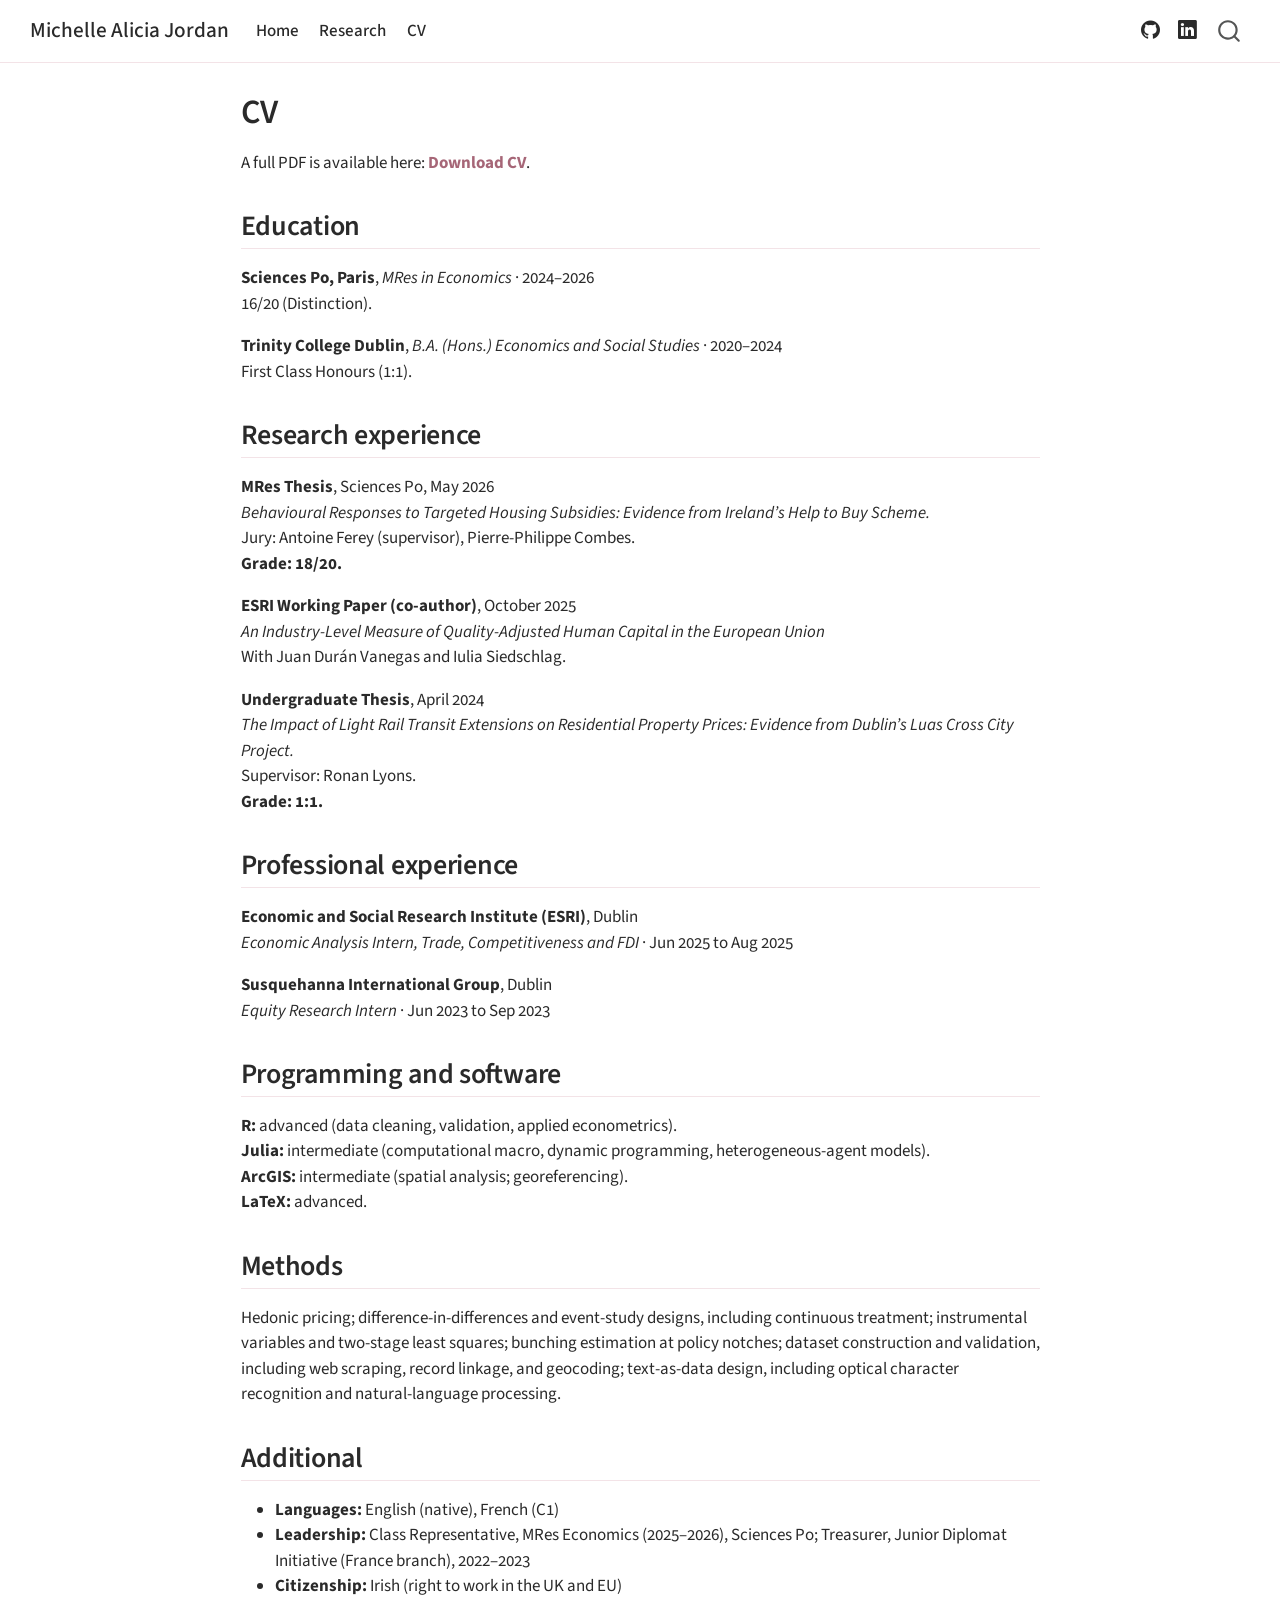
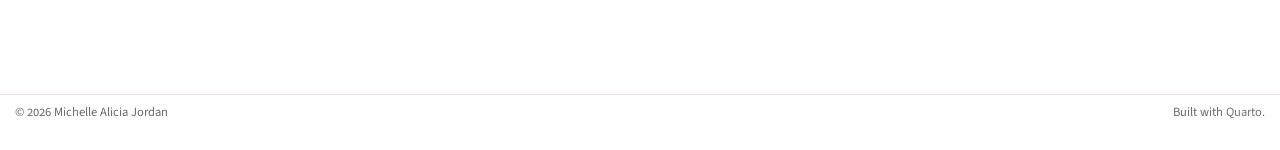
==== commit 7bfa7323: "Update CV and contact details" ====
--- a/docs/cv.html
+++ b/docs/cv.html
@@ -160,7 +160,7 @@
 <p><strong>Sciences Po, Paris</strong>, <em>MRes in Economics</em> · 2024–2026<br>
 16/20 (Distinction).</p>
 <p><strong>Trinity College Dublin</strong>, <em>B.A. (Hons.) Economics and Social Studies</em> · 2020–2024<br>
-First Class Honours (1.1).</p>
+First Class Honours (1:1).</p>
 </section>
 <section id="research-experience" class="level2">
 <h2 data-anchor-id="research-experience">Research experience</h2>
@@ -174,7 +174,7 @@
 <p><strong>Undergraduate Thesis</strong>, April 2024<br>
 <em>The Impact of Light Rail Transit Extensions on Residential Property Prices: Evidence from Dublin’s Luas Cross City Project.</em><br>
 Supervisor: Ronan Lyons.<br>
-<strong>Grade: 1.1.</strong></p>
+<strong>Grade: 1:1.</strong></p>
 </section>
 <section id="professional-experience" class="level2">
 <h2 data-anchor-id="professional-experience">Professional experience</h2>
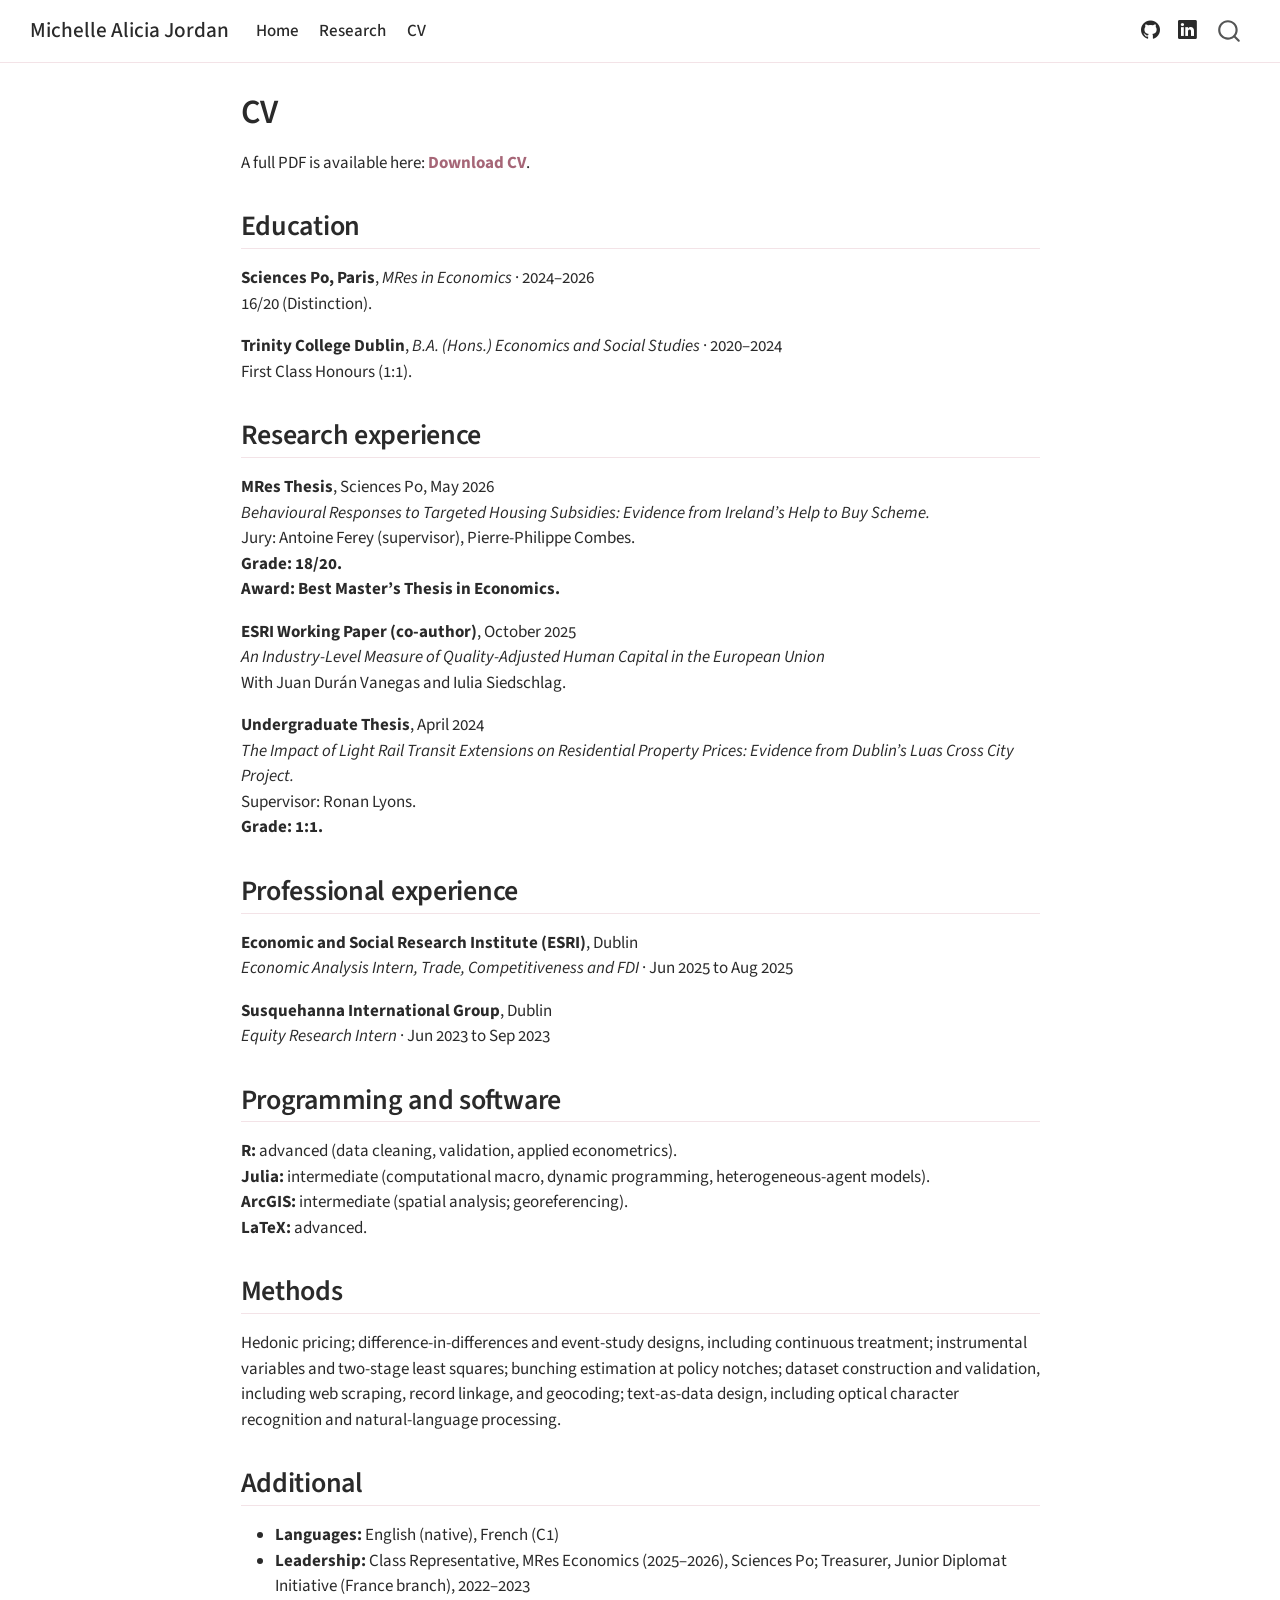
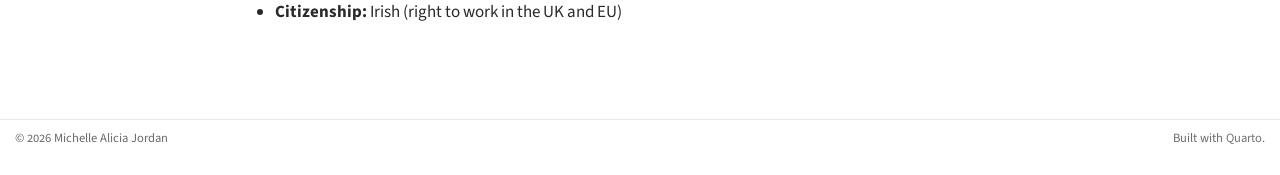
==== commit 35a2917f: "Publish awarded MRes thesis and updated CV" ====
--- a/docs/cv.html
+++ b/docs/cv.html
@@ -167,7 +167,8 @@
 <p><strong>MRes Thesis</strong>, Sciences Po, May 2026<br>
 <em>Behavioural Responses to Targeted Housing Subsidies: Evidence from Ireland’s Help to Buy Scheme.</em><br>
 Jury: Antoine Ferey (supervisor), Pierre-Philippe Combes.<br>
-<strong>Grade: 18/20.</strong></p>
+<strong>Grade: 18/20.</strong><br>
+<strong>Award: Best Master’s Thesis in Economics.</strong></p>
 <p><strong>ESRI Working Paper (co-author)</strong>, October 2025<br>
 <em>An Industry-Level Measure of Quality-Adjusted Human Capital in the European Union</em><br>
 With Juan Durán Vanegas and Iulia Siedschlag.</p>
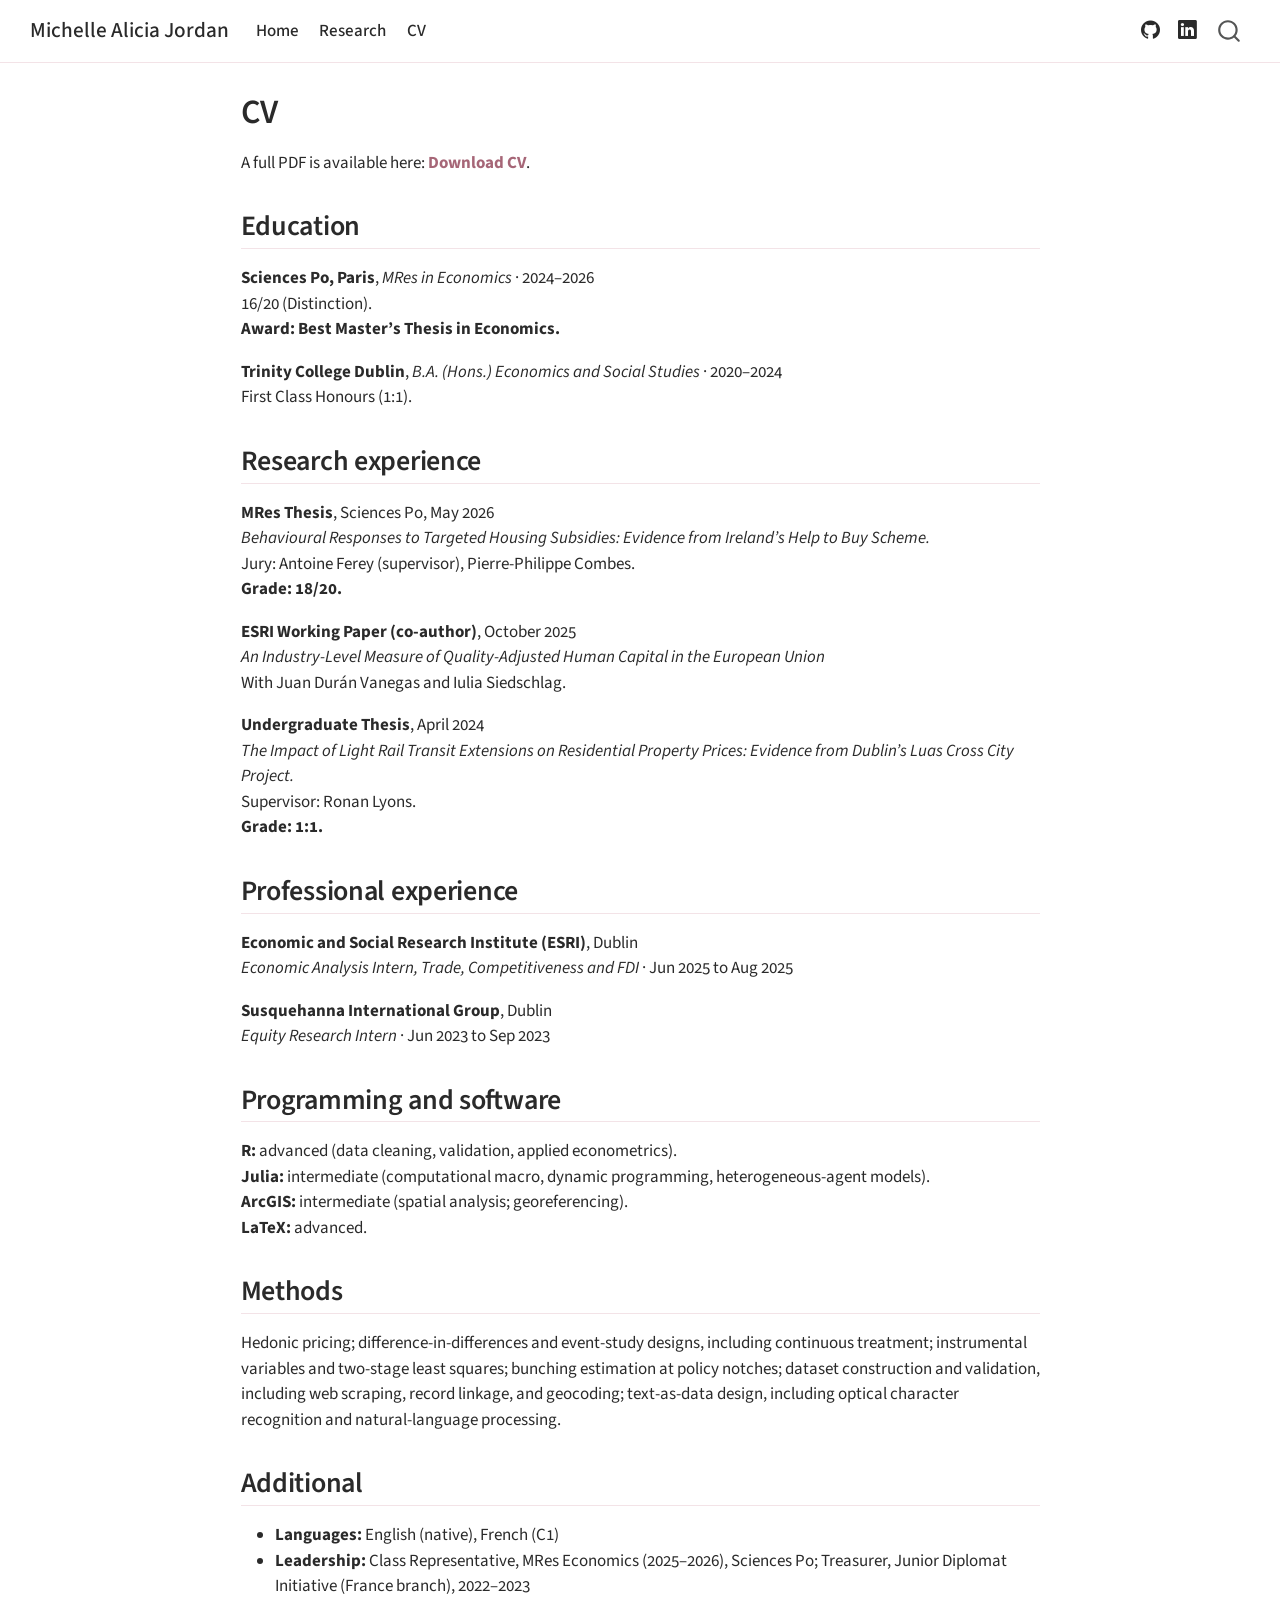
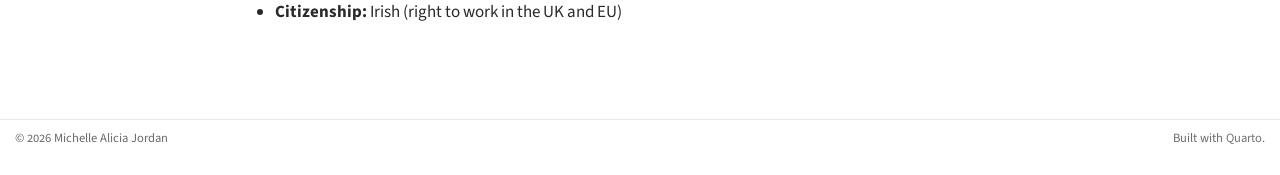
==== commit 2d2f2096: "Move thesis award to education section" ====
--- a/docs/cv.html
+++ b/docs/cv.html
@@ -158,7 +158,8 @@
 <section id="education" class="level2">
 <h2 data-anchor-id="education">Education</h2>
 <p><strong>Sciences Po, Paris</strong>, <em>MRes in Economics</em> · 2024–2026<br>
-16/20 (Distinction).</p>
+16/20 (Distinction).<br>
+<strong>Award: Best Master’s Thesis in Economics.</strong></p>
 <p><strong>Trinity College Dublin</strong>, <em>B.A. (Hons.) Economics and Social Studies</em> · 2020–2024<br>
 First Class Honours (1:1).</p>
 </section>
@@ -167,8 +168,7 @@
 <p><strong>MRes Thesis</strong>, Sciences Po, May 2026<br>
 <em>Behavioural Responses to Targeted Housing Subsidies: Evidence from Ireland’s Help to Buy Scheme.</em><br>
 Jury: Antoine Ferey (supervisor), Pierre-Philippe Combes.<br>
-<strong>Grade: 18/20.</strong><br>
-<strong>Award: Best Master’s Thesis in Economics.</strong></p>
+<strong>Grade: 18/20.</strong></p>
 <p><strong>ESRI Working Paper (co-author)</strong>, October 2025<br>
 <em>An Industry-Level Measure of Quality-Adjusted Human Capital in the European Union</em><br>
 With Juan Durán Vanegas and Iulia Siedschlag.</p>
